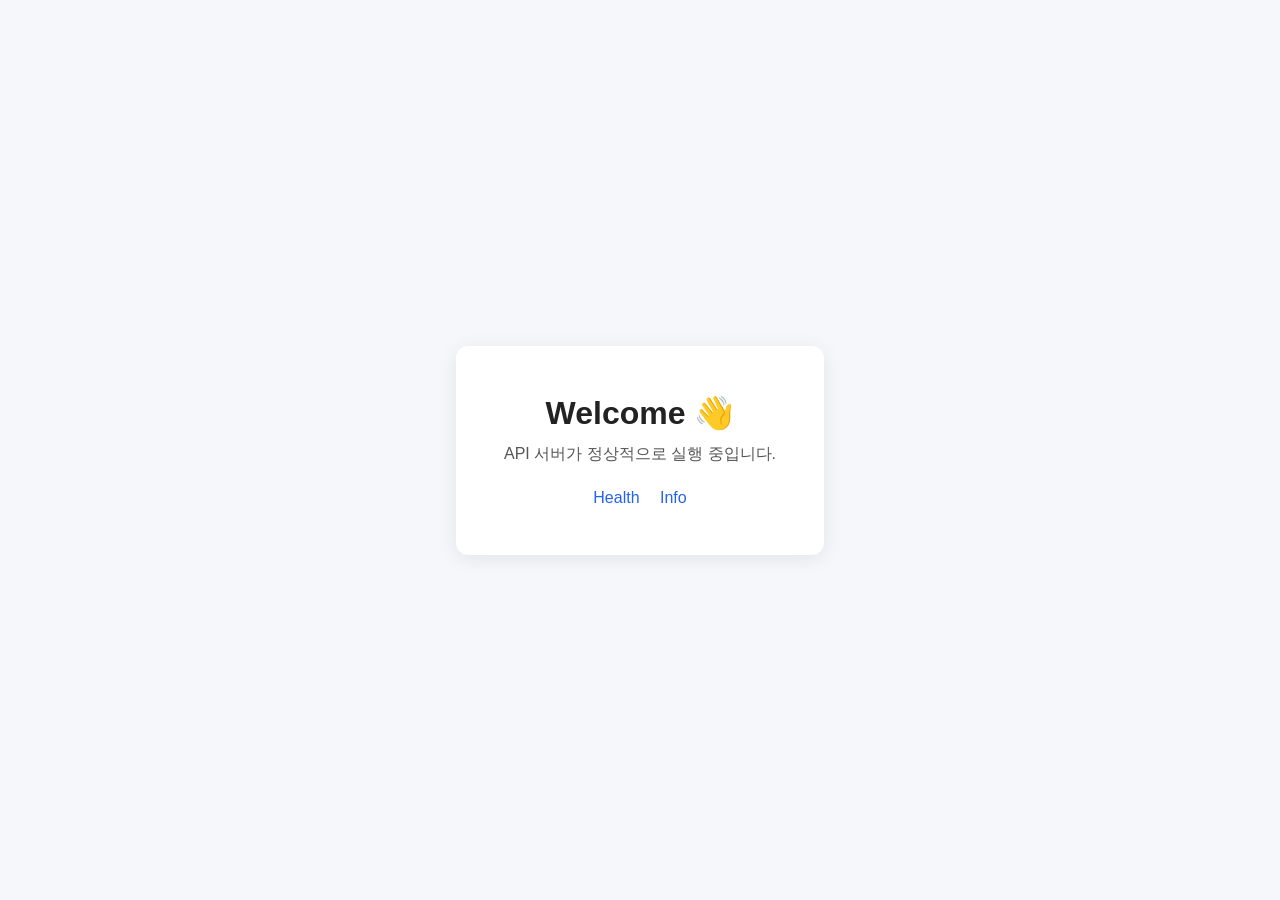
==== api/src/main/resources/static/index.html @ 57161ea9 "welcome" ====
<!DOCTYPE html>
<html lang="ko">
<head>
    <meta charset="UTF-8">
    <meta name="viewport" content="width=device-width, initial-scale=1">
    <title>Welcome - API</title>
    <style>
        body {
            margin: 0;
            min-height: 100vh;
            display: flex;
            align-items: center;
            justify-content: center;
            font-family: -apple-system, BlinkMacSystemFont, "Segoe UI", sans-serif;
            background: #f5f7fa;
            color: #222;
        }
        main {
            text-align: center;
            padding: 48px;
            background: #fff;
            border-radius: 12px;
            box-shadow: 0 4px 20px rgba(0, 0, 0, .08);
        }
        h1 { margin: 0 0 12px; }
        p { margin: 0 0 24px; color: #555; }
        a { color: #2563eb; text-decoration: none; margin: 0 8px; }
        a:hover { text-decoration: underline; }
    </style>
</head>
<body>
<main>
    <h1>Welcome 👋</h1>
    <p>API 서버가 정상적으로 실행 중입니다.</p>
    <nav>
        <a href="/actuator/health">Health</a>
        <a href="/actuator/info">Info</a>
    </nav>
</main>
</body>
</html>
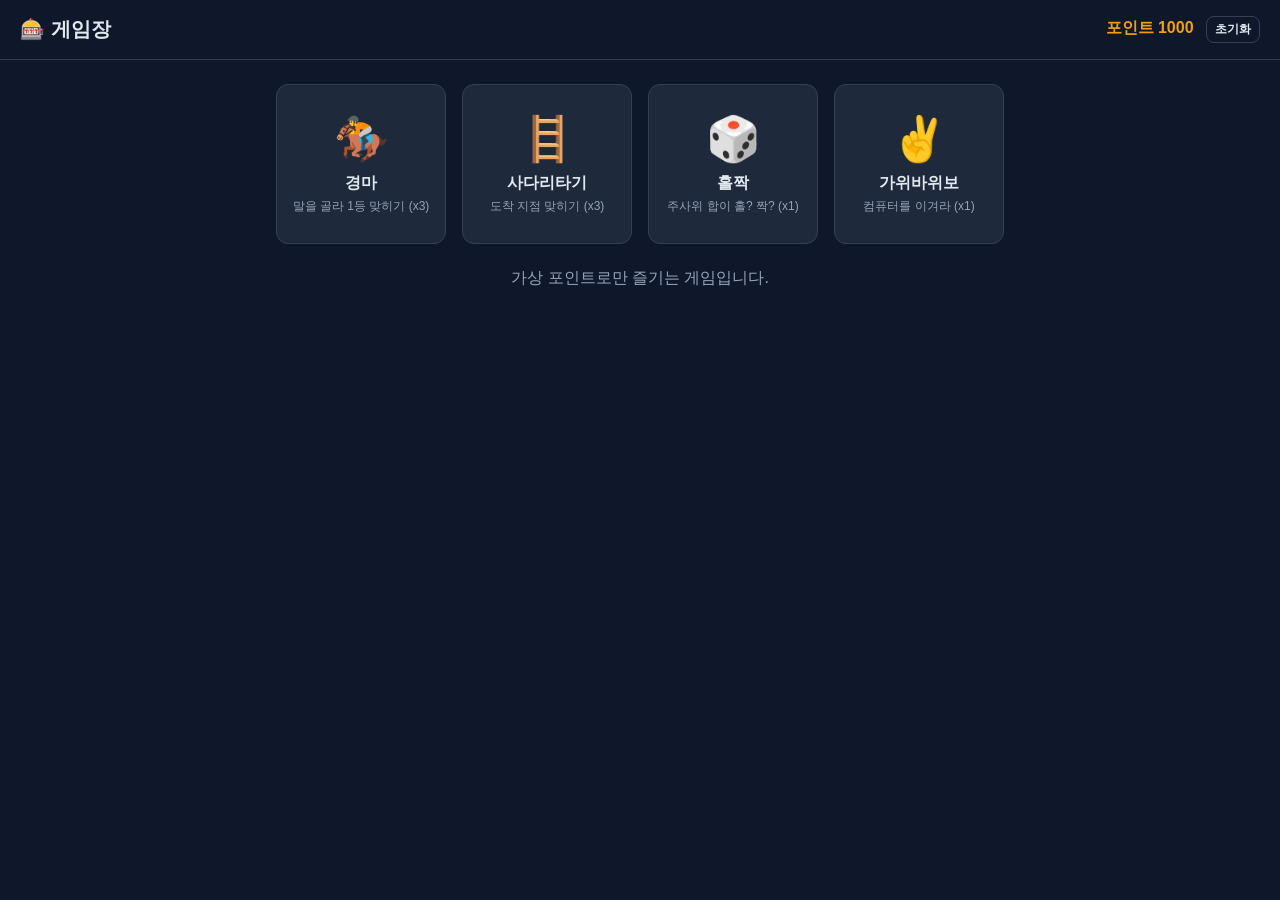
==== commit c2ed8159: "Turn root page into game lobby Horse racing, ladder, odd/even and rock-paper-scissors with virtual p" ====
--- a/api/src/main/resources/static/index.html
+++ b/api/src/main/resources/static/index.html
@@ -3,39 +3,301 @@
 <head>
     <meta charset="UTF-8">
     <meta name="viewport" content="width=device-width, initial-scale=1">
-    <title>Welcome - API</title>
+    <title>게임장</title>
     <style>
+        :root {
+            --bg: #0f172a; --card: #1e293b; --line: #334155;
+            --text: #e2e8f0; --muted: #94a3b8; --accent: #f59e0b; --ok: #22c55e; --bad: #ef4444;
+        }
+        * { box-sizing: border-box; }
         body {
-            margin: 0;
-            min-height: 100vh;
-            display: flex;
-            align-items: center;
-            justify-content: center;
+            margin: 0; min-height: 100vh;
             font-family: -apple-system, BlinkMacSystemFont, "Segoe UI", sans-serif;
-            background: #f5f7fa;
-            color: #222;
-        }
-        main {
-            text-align: center;
-            padding: 48px;
-            background: #fff;
-            border-radius: 12px;
-            box-shadow: 0 4px 20px rgba(0, 0, 0, .08);
-        }
-        h1 { margin: 0 0 12px; }
-        p { margin: 0 0 24px; color: #555; }
-        a { color: #2563eb; text-decoration: none; margin: 0 8px; }
-        a:hover { text-decoration: underline; }
+            background: var(--bg); color: var(--text);
+        }
+        header {
+            display: flex; justify-content: space-between; align-items: center;
+            padding: 16px 20px; border-bottom: 1px solid var(--line);
+        }
+        header h1 { margin: 0; font-size: 20px; cursor: pointer; }
+        .points { font-weight: 700; color: var(--accent); }
+        .points button { margin-left: 8px; font-size: 12px; padding: 4px 8px; }
+        main { max-width: 760px; margin: 0 auto; padding: 24px 16px; }
+        .grid { display: grid; grid-template-columns: repeat(auto-fit, minmax(160px, 1fr)); gap: 16px; }
+        .tile {
+            background: var(--card); border: 1px solid var(--line); border-radius: 12px;
+            padding: 28px 12px; text-align: center; cursor: pointer; transition: transform .1s, border-color .1s;
+        }
+        .tile:hover { transform: translateY(-3px); border-color: var(--accent); }
+        .tile .icon { font-size: 44px; }
+        .tile .name { margin-top: 8px; font-weight: 700; }
+        .tile .desc { margin-top: 4px; font-size: 12px; color: var(--muted); }
+        .panel { background: var(--card); border: 1px solid var(--line); border-radius: 12px; padding: 20px; }
+        .panel h2 { margin: 0 0 16px; }
+        button {
+            background: var(--accent); color: #111; border: 0; border-radius: 8px;
+            padding: 10px 16px; font-weight: 700; cursor: pointer; font-size: 14px;
+        }
+        button:disabled { opacity: .4; cursor: default; }
+        button.ghost { background: transparent; color: var(--text); border: 1px solid var(--line); }
+        button.sel { outline: 3px solid var(--ok); }
+        .row { display: flex; gap: 8px; flex-wrap: wrap; align-items: center; margin: 12px 0; }
+        input[type=number] {
+            width: 90px; padding: 8px; border-radius: 8px; border: 1px solid var(--line);
+            background: var(--bg); color: var(--text);
+        }
+        .result { margin-top: 14px; min-height: 24px; font-weight: 700; font-size: 16px; }
+        .win { color: var(--ok); } .lose { color: var(--bad); }
+        .back { margin-bottom: 12px; }
+        /* 경마 */
+        .track { position: relative; height: 34px; border-bottom: 1px dashed var(--line); margin: 6px 0; }
+        .horse { position: absolute; left: 0; top: 2px; font-size: 26px; transition: left .12s linear; transform: scaleX(-1); }
+        .track .lane { position: absolute; right: 0; top: 8px; font-size: 12px; color: var(--muted); }
+        .finish { position: absolute; right: 36px; top: 0; bottom: 0; border-right: 3px double var(--muted); }
+        /* 사다리 */
+        #ladder { display: block; margin: 0 auto; max-width: 100%; background: var(--bg); border-radius: 8px; }
+        /* 홀짝 / 가위바위보 */
+        .big { font-size: 64px; text-align: center; margin: 16px 0; }
     </style>
 </head>
 <body>
-<main>
-    <h1>Welcome 👋</h1>
-    <p>API 서버가 정상적으로 실행 중입니다.</p>
-    <nav>
-        <a href="/actuator/health">Health</a>
-        <a href="/actuator/info">Info</a>
-    </nav>
-</main>
+<header>
+    <h1 id="home">🎰 게임장</h1>
+    <div class="points">포인트 <span id="pts">1000</span>
+        <button class="ghost" id="reset">초기화</button>
+    </div>
+</header>
+<main id="app"></main>
+
+<script>
+    // ---- 공통 ----
+    const app = document.getElementById('app');
+    const START = 1000;
+    let points = Number(localStorage.getItem('points') || START);
+    if (!(points > 0)) points = START;
+
+    const $ = (s, r = document) => r.querySelector(s);
+    const sleep = ms => new Promise(r => setTimeout(r, ms));
+    const rnd = n => Math.floor(Math.random() * n);
+
+    function setPoints(v) {
+        points = v;
+        localStorage.setItem('points', v);
+        $('#pts').textContent = v;
+    }
+    setPoints(points);
+    $('#reset').onclick = () => setPoints(START);
+    $('#home').onclick = () => show('lobby');
+
+    // 베팅 UI: 금액 입력 + 검증. 유효하면 금액, 아니면 null
+    const betHtml = `<label>베팅 <input type="number" id="bet" min="10" step="10" value="100"> P</label>`;
+    function getBet(resultEl) {
+        const b = Number($('#bet').value);
+        if (!Number.isInteger(b) || b < 10) { resultEl.textContent = '베팅은 10P 이상 정수로 입력하세요.'; resultEl.className = 'result lose'; return null; }
+        if (b > points) { resultEl.textContent = '포인트가 부족합니다.'; resultEl.className = 'result lose'; return null; }
+        return b;
+    }
+    function settle(resultEl, win, bet, msg) {
+        setPoints(points + (win ? bet : -bet));
+        resultEl.className = 'result ' + (win ? 'win' : 'lose');
+        resultEl.textContent = `${msg} ${win ? '+' : '-'}${bet}P`;
+    }
+
+    const games = {
+        horse:  { icon: '🏇', name: '경마',       desc: '말을 골라 1등 맞히기 (x3)' },
+        ladder: { icon: '🪜', name: '사다리타기', desc: '도착 지점 맞히기 (x3)' },
+        oddeven:{ icon: '🎲', name: '홀짝',       desc: '주사위 합이 홀? 짝? (x1)' },
+        rps:    { icon: '✌️', name: '가위바위보', desc: '컴퓨터를 이겨라 (x1)' },
+    };
+
+    function show(name) {
+        app.innerHTML = '';
+        (name === 'lobby' ? lobby : views[name])();
+    }
+
+    function lobby() {
+        app.innerHTML = `<div class="grid">${Object.entries(games).map(([k, g]) => `
+            <div class="tile" data-g="${k}">
+                <div class="icon">${g.icon}</div><div class="name">${g.name}</div><div class="desc">${g.desc}</div>
+            </div>`).join('')}</div>
+            <p style="color:var(--muted);text-align:center;margin-top:24px">가상 포인트로만 즐기는 게임입니다.</p>`;
+        app.querySelectorAll('.tile').forEach(t => t.onclick = () => show(t.dataset.g));
+    }
+
+    function panel(name, body) {
+        const g = games[name];
+        app.innerHTML = `<button class="ghost back" id="toLobby">← 게임장</button>
+            <div class="panel"><h2>${g.icon} ${g.name}</h2>${body}</div>`;
+        $('#toLobby').onclick = () => show('lobby');
+    }
+
+    const views = {
+        // ---- 경마 ----
+        async horse() {
+            const N = 5;
+            panel('horse', `
+                <div class="row" id="picks">${Array.from({length: N}, (_, i) =>
+                    `<button class="ghost" data-i="${i}">${i + 1}번 말</button>`).join('')}</div>
+                <div class="row">${betHtml}<button id="go" disabled>출발!</button></div>
+                <div id="tracks">${Array.from({length: N}, (_, i) =>
+                    `<div class="track"><span class="horse">🐎</span><span class="lane">${i + 1}</span><span class="finish"></span></div>`).join('')}</div>
+                <div class="result" id="res">말을 선택하고 베팅하세요.</div>`);
+            let pick = null, running = false;
+            const res = $('#res'), go = $('#go');
+            $('#picks').onclick = e => {
+                const b = e.target.closest('button'); if (!b || running) return;
+                pick = Number(b.dataset.i);
+                document.querySelectorAll('#picks button').forEach(x => x.classList.toggle('sel', x === b));
+                go.disabled = false;
+            };
+            go.onclick = async () => {
+                const bet = getBet(res); if (bet === null) return;
+                running = true; go.disabled = true;
+                const horses = document.querySelectorAll('.horse');
+                const width = $('#tracks').clientWidth - 70;
+                const pos = Array(N).fill(0);
+                let winner = -1;
+                while (winner < 0) {
+                    for (let i = 0; i < N; i++) {
+                        pos[i] += Math.random() * 14;
+                        horses[i].style.left = Math.min(pos[i], width) + 'px';
+                        if (pos[i] >= width && winner < 0) winner = i;
+                    }
+                    await sleep(100);
+                }
+                // 동시 도착 시 가장 앞선 말
+                winner = pos.indexOf(Math.max(...pos));
+                const win = winner === pick;
+                settle(res, win, win ? bet * 2 : bet, `${winner + 1}번 말 우승!`);
+                running = false; go.disabled = false;
+                horses.forEach(h => h.style.left = '0px');
+            };
+        },
+
+        // ---- 사다리타기 ----
+        ladder() {
+            const N = 4, ROWS = 10, W = 440, H = 300, PAD = 40;
+            panel('ladder', `
+                <div class="row" id="picks">${Array.from({length: N}, (_, i) =>
+                    `<button class="ghost" data-i="${i}">${i + 1}번 출발</button>`).join('')}
+                    <span style="color:var(--muted)">→ 당첨 지점은 숨겨져 있습니다</span></div>
+                <div class="row">${betHtml}<button id="go" disabled>타기!</button></div>
+                <canvas id="ladder" width="${W}" height="${H}"></canvas>
+                <div class="result" id="res">출발점을 선택하세요.</div>`);
+            const cv = $('#ladder'), ctx = cv.getContext('2d');
+            const res = $('#res'), go = $('#go');
+            const colX = i => PAD + i * ((W - PAD * 2) / (N - 1));
+            const rowY = r => 30 + r * ((H - 70) / (ROWS - 1));
+            let pick = null;
+
+            function makeBridges() {
+                const br = [];
+                for (let r = 0; r < ROWS; r++) {
+                    const used = new Set();
+                    for (let c = 0; c < N - 1; c++)
+                        if (!used.has(c - 1) && Math.random() < 0.45) { br.push([r, c]); used.add(c); }
+                }
+                return br;
+            }
+            function draw(br, path, labels) {
+                ctx.clearRect(0, 0, W, H);
+                ctx.lineWidth = 3; ctx.strokeStyle = '#475569';
+                for (let i = 0; i < N; i++) { ctx.beginPath(); ctx.moveTo(colX(i), 30); ctx.lineTo(colX(i), H - 40); ctx.stroke(); }
+                br.forEach(([r, c]) => { ctx.beginPath(); ctx.moveTo(colX(c), rowY(r)); ctx.lineTo(colX(c + 1), rowY(r)); ctx.stroke(); });
+                ctx.fillStyle = '#e2e8f0'; ctx.font = '14px sans-serif'; ctx.textAlign = 'center';
+                for (let i = 0; i < N; i++) {
+                    ctx.fillText(i + 1, colX(i), 18);
+                    if (labels) ctx.fillText(labels[i], colX(i), H - 18);
+                }
+                if (path) {
+                    ctx.strokeStyle = '#f59e0b'; ctx.lineWidth = 5; ctx.beginPath();
+                    path.forEach(([x, y], i) => i ? ctx.lineTo(x, y) : ctx.moveTo(x, y)); ctx.stroke();
+                }
+            }
+            draw([], null, null);
+            $('#picks').onclick = e => {
+                const b = e.target.closest('button'); if (!b) return;
+                pick = Number(b.dataset.i);
+                document.querySelectorAll('#picks button').forEach(x => x.classList.toggle('sel', x === b));
+                go.disabled = false;
+            };
+            go.onclick = async () => {
+                const bet = getBet(res); if (bet === null) return;
+                go.disabled = true;
+                const br = makeBridges();
+                const prize = rnd(N); // 당첨 지점
+                const labels = Array.from({length: N}, (_, i) => i === prize ? '🎯' : '꽝');
+                let c = pick;
+                const path = [[colX(c), 30]];
+                for (let r = 0; r < ROWS; r++) {
+                    const y = rowY(r);
+                    const right = br.some(([rr, cc]) => rr === r && cc === c);
+                    const left = br.some(([rr, cc]) => rr === r && cc === c - 1);
+                    path.push([colX(c), y]);
+                    if (right) { c++; path.push([colX(c), y]); }
+                    else if (left) { c--; path.push([colX(c), y]); }
+                    draw(br, path, null);
+                    await sleep(160);
+                }
+                path.push([colX(c), H - 40]);
+                draw(br, path, labels);
+                const win = c === prize;
+                settle(res, win, win ? bet * 2 : bet, win ? '당첨! 🎯' : '꽝!');
+                go.disabled = false;
+            };
+        },
+
+        // ---- 홀짝 ----
+        oddeven() {
+            panel('oddeven', `
+                <div class="big" id="dice">🎲 🎲</div>
+                <div class="row" style="justify-content:center">
+                    <button class="ghost" data-c="odd">홀</button>
+                    <button class="ghost" data-c="even">짝</button>
+                </div>
+                <div class="row" style="justify-content:center">${betHtml}</div>
+                <div class="result" id="res" style="text-align:center">홀 또는 짝을 선택하면 바로 굴립니다.</div>`);
+            const res = $('#res'), dice = $('#dice');
+            const faces = ['', '⚀', '⚁', '⚂', '⚃', '⚄', '⚅'];
+            document.querySelectorAll('[data-c]').forEach(b => b.onclick = async () => {
+                const bet = getBet(res); if (bet === null) return;
+                document.querySelectorAll('[data-c]').forEach(x => x.disabled = true);
+                for (let i = 0; i < 8; i++) { dice.textContent = `${faces[1 + rnd(6)]} ${faces[1 + rnd(6)]}`; await sleep(90); }
+                const a = 1 + rnd(6), c = 1 + rnd(6), sum = a + c;
+                dice.textContent = `${faces[a]} ${faces[c]}`;
+                const result = sum % 2 ? 'odd' : 'even';
+                settle(res, result === b.dataset.c, bet, `합 ${sum} → ${sum % 2 ? '홀' : '짝'}.`);
+                document.querySelectorAll('[data-c]').forEach(x => x.disabled = false);
+            });
+        },
+
+        // ---- 가위바위보 ----
+        rps() {
+            const hands = ['✌️', '✊', '🖐️']; // 0 가위, 1 바위, 2 보
+            const names = ['가위', '바위', '보'];
+            panel('rps', `
+                <div class="big" id="vs">❓ vs ❓</div>
+                <div class="row" style="justify-content:center">${hands.map((h, i) =>
+                    `<button class="ghost" data-h="${i}">${h} ${names[i]}</button>`).join('')}</div>
+                <div class="row" style="justify-content:center">${betHtml}</div>
+                <div class="result" id="res" style="text-align:center">무승부는 포인트 변동이 없습니다.</div>`);
+            const res = $('#res');
+            document.querySelectorAll('[data-h]').forEach(b => b.onclick = async () => {
+                const bet = getBet(res); if (bet === null) return;
+                document.querySelectorAll('[data-h]').forEach(x => x.disabled = true);
+                const me = Number(b.dataset.h);
+                for (let i = 0; i < 6; i++) { $('#vs').textContent = `${hands[me]} vs ${hands[rnd(3)]}`; await sleep(100); }
+                const cpu = rnd(3);
+                $('#vs').textContent = `${hands[me]} vs ${hands[cpu]}`;
+                const diff = (me - cpu + 3) % 3; // 0 무, 1 승, 2 패
+                if (diff === 0) { res.className = 'result'; res.textContent = '비겼습니다.'; }
+                else settle(res, diff === 1, bet, diff === 1 ? '이겼습니다!' : '졌습니다.');
+                document.querySelectorAll('[data-h]').forEach(x => x.disabled = false);
+            });
+        },
+    };
+
+    show('lobby');
+</script>
 </body>
 </html>
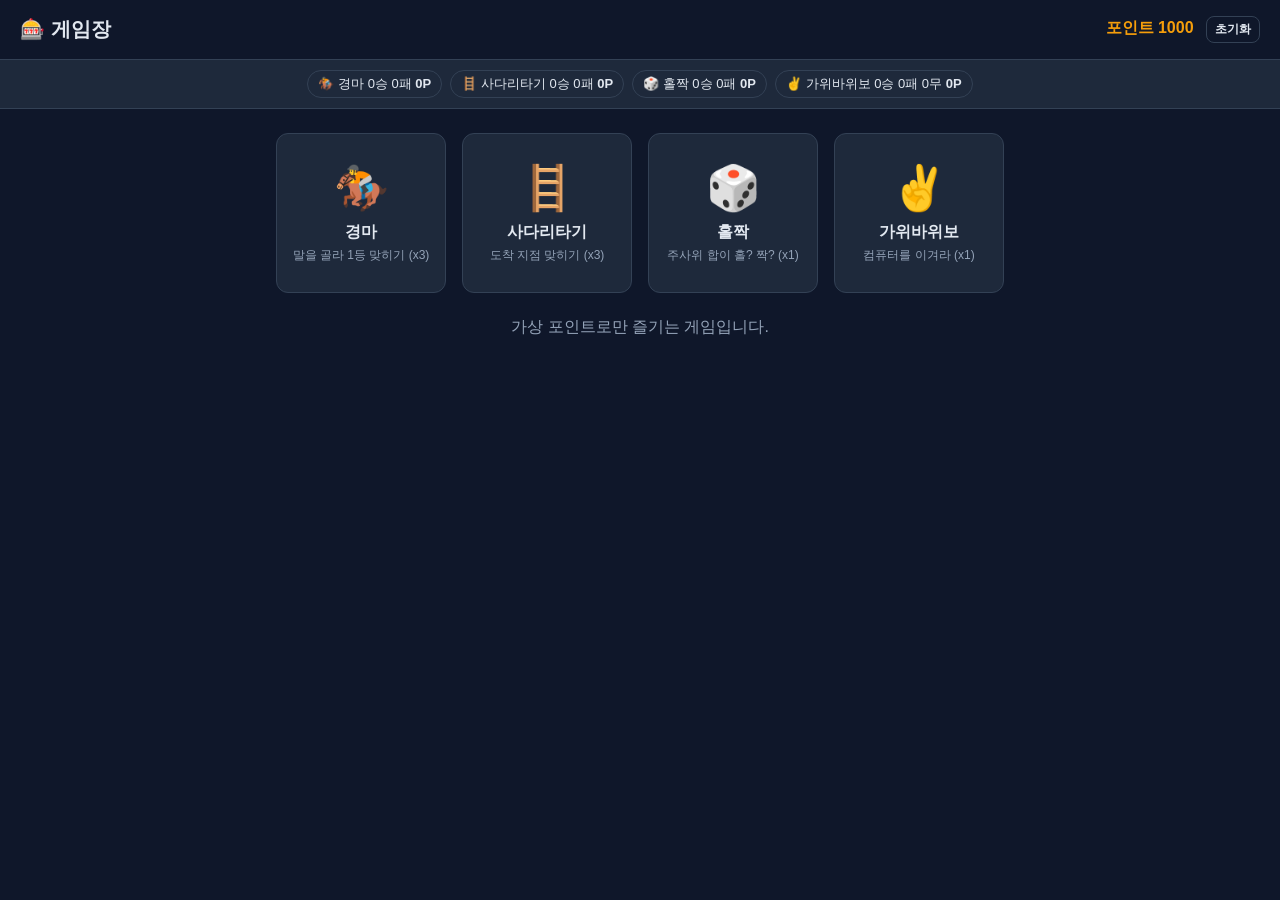
==== commit 9a2c244e: "Show cumulative per-game scoreboard at top Co-Authored-By: Claude Sonnet 5.5 <noreply@anthropic.com>" ====
--- a/api/src/main/resources/static/index.html
+++ b/api/src/main/resources/static/index.html
@@ -22,6 +22,14 @@
         header h1 { margin: 0; font-size: 20px; cursor: pointer; }
         .points { font-weight: 700; color: var(--accent); }
         .points button { margin-left: 8px; font-size: 12px; padding: 4px 8px; }
+        .score {
+            display: flex; gap: 8px; flex-wrap: wrap; justify-content: center;
+            padding: 10px 16px; border-bottom: 1px solid var(--line); background: var(--card);
+            position: sticky; top: 0; z-index: 10;
+        }
+        .score .item { font-size: 13px; padding: 4px 10px; border: 1px solid var(--line); border-radius: 999px; white-space: nowrap; }
+        .score .item.cur { border-color: var(--accent); }
+        .score .net { font-weight: 700; }
         main { max-width: 760px; margin: 0 auto; padding: 24px 16px; }
         .grid { display: grid; grid-template-columns: repeat(auto-fit, minmax(160px, 1fr)); gap: 16px; }
         .tile {
@@ -67,6 +75,7 @@
         <button class="ghost" id="reset">초기화</button>
     </div>
 </header>
+<section class="score" id="score"></section>
 <main id="app"></main>
 
 <script>
@@ -86,7 +95,28 @@
         $('#pts').textContent = v;
     }
     setPoints(points);
-    $('#reset').onclick = () => setPoints(START);
+
+    // 게임별 누적 전적: { horse: {w, l, d, net}, ... }
+    let stats = {};
+    try { stats = JSON.parse(localStorage.getItem('stats') || '{}'); } catch (e) { stats = {}; }
+    let current = null;
+    function record(game, outcome, delta) {
+        const s = stats[game] || (stats[game] = {w: 0, l: 0, d: 0, net: 0});
+        s[outcome]++;
+        s.net += delta;
+        localStorage.setItem('stats', JSON.stringify(stats));
+        renderScore();
+    }
+    function renderScore() {
+        $('#score').innerHTML = Object.entries(games).map(([k, g]) => {
+            const s = stats[k] || {w: 0, l: 0, d: 0, net: 0};
+            const cls = s.net > 0 ? 'win' : s.net < 0 ? 'lose' : '';
+            return `<span class="item ${k === current ? 'cur' : ''}">${g.icon} ${g.name} ` +
+                `${s.w}승 ${s.l}패${k === 'rps' ? ` ${s.d}무` : ''} ` +
+                `<span class="net ${cls}">${s.net > 0 ? '+' : ''}${s.net}P</span></span>`;
+        }).join('');
+    }
+    $('#reset').onclick = () => { setPoints(START); stats = {}; localStorage.removeItem('stats'); renderScore(); };
     $('#home').onclick = () => show('lobby');
 
     // 베팅 UI: 금액 입력 + 검증. 유효하면 금액, 아니면 null
@@ -99,6 +129,7 @@
     }
     function settle(resultEl, win, bet, msg) {
         setPoints(points + (win ? bet : -bet));
+        record(current, win ? 'w' : 'l', win ? bet : -bet);
         resultEl.className = 'result ' + (win ? 'win' : 'lose');
         resultEl.textContent = `${msg} ${win ? '+' : '-'}${bet}P`;
     }
@@ -111,6 +142,8 @@
     };
 
     function show(name) {
+        current = name === 'lobby' ? null : name;
+        renderScore();
         app.innerHTML = '';
         (name === 'lobby' ? lobby : views[name])();
     }
@@ -290,7 +323,7 @@
                 const cpu = rnd(3);
                 $('#vs').textContent = `${hands[me]} vs ${hands[cpu]}`;
                 const diff = (me - cpu + 3) % 3; // 0 무, 1 승, 2 패
-                if (diff === 0) { res.className = 'result'; res.textContent = '비겼습니다.'; }
+                if (diff === 0) { res.className = 'result'; res.textContent = '비겼습니다.'; record('rps', 'd', 0); }
                 else settle(res, diff === 1, bet, diff === 1 ? '이겼습니다!' : '졌습니다.');
                 document.querySelectorAll('[data-h]').forEach(x => x.disabled = false);
             });
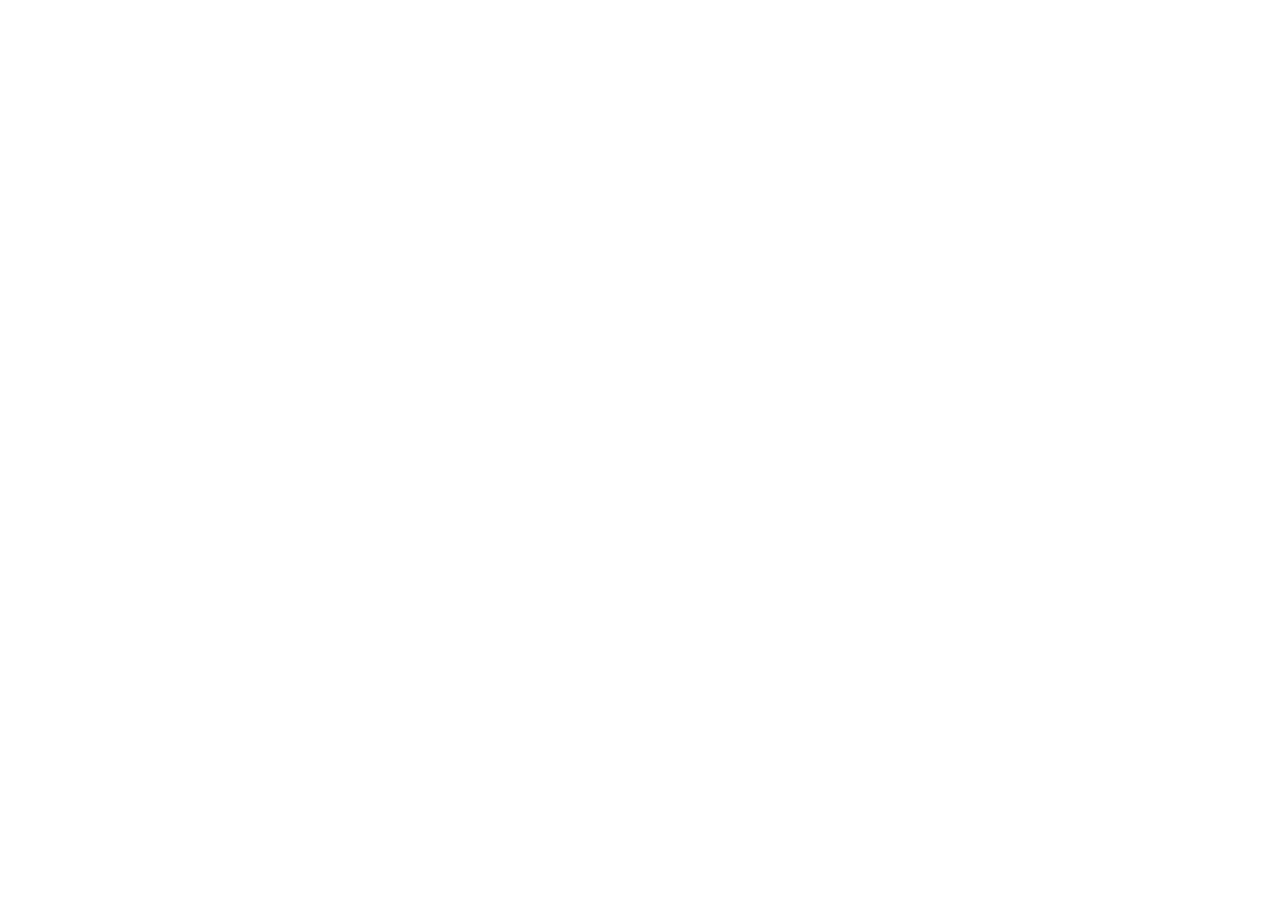
==== commit c06aacfe: "Split games into endpoints, separate JS/CSS, add 5AMSUNG branding Co-Authored-By: Claude Sonnet 5.5 " ====
--- a/api/src/main/resources/static/index.html
+++ b/api/src/main/resources/static/index.html
@@ -3,334 +3,11 @@
 <head>
     <meta charset="UTF-8">
     <meta name="viewport" content="width=device-width, initial-scale=1">
-    <title>게임장</title>
-    <style>
-        :root {
-            --bg: #0f172a; --card: #1e293b; --line: #334155;
-            --text: #e2e8f0; --muted: #94a3b8; --accent: #f59e0b; --ok: #22c55e; --bad: #ef4444;
-        }
-        * { box-sizing: border-box; }
-        body {
-            margin: 0; min-height: 100vh;
-            font-family: -apple-system, BlinkMacSystemFont, "Segoe UI", sans-serif;
-            background: var(--bg); color: var(--text);
-        }
-        header {
-            display: flex; justify-content: space-between; align-items: center;
-            padding: 16px 20px; border-bottom: 1px solid var(--line);
-        }
-        header h1 { margin: 0; font-size: 20px; cursor: pointer; }
-        .points { font-weight: 700; color: var(--accent); }
-        .points button { margin-left: 8px; font-size: 12px; padding: 4px 8px; }
-        .score {
-            display: flex; gap: 8px; flex-wrap: wrap; justify-content: center;
-            padding: 10px 16px; border-bottom: 1px solid var(--line); background: var(--card);
-            position: sticky; top: 0; z-index: 10;
-        }
-        .score .item { font-size: 13px; padding: 4px 10px; border: 1px solid var(--line); border-radius: 999px; white-space: nowrap; }
-        .score .item.cur { border-color: var(--accent); }
-        .score .net { font-weight: 700; }
-        main { max-width: 760px; margin: 0 auto; padding: 24px 16px; }
-        .grid { display: grid; grid-template-columns: repeat(auto-fit, minmax(160px, 1fr)); gap: 16px; }
-        .tile {
-            background: var(--card); border: 1px solid var(--line); border-radius: 12px;
-            padding: 28px 12px; text-align: center; cursor: pointer; transition: transform .1s, border-color .1s;
-        }
-        .tile:hover { transform: translateY(-3px); border-color: var(--accent); }
-        .tile .icon { font-size: 44px; }
-        .tile .name { margin-top: 8px; font-weight: 700; }
-        .tile .desc { margin-top: 4px; font-size: 12px; color: var(--muted); }
-        .panel { background: var(--card); border: 1px solid var(--line); border-radius: 12px; padding: 20px; }
-        .panel h2 { margin: 0 0 16px; }
-        button {
-            background: var(--accent); color: #111; border: 0; border-radius: 8px;
-            padding: 10px 16px; font-weight: 700; cursor: pointer; font-size: 14px;
-        }
-        button:disabled { opacity: .4; cursor: default; }
-        button.ghost { background: transparent; color: var(--text); border: 1px solid var(--line); }
-        button.sel { outline: 3px solid var(--ok); }
-        .row { display: flex; gap: 8px; flex-wrap: wrap; align-items: center; margin: 12px 0; }
-        input[type=number] {
-            width: 90px; padding: 8px; border-radius: 8px; border: 1px solid var(--line);
-            background: var(--bg); color: var(--text);
-        }
-        .result { margin-top: 14px; min-height: 24px; font-weight: 700; font-size: 16px; }
-        .win { color: var(--ok); } .lose { color: var(--bad); }
-        .back { margin-bottom: 12px; }
-        /* 경마 */
-        .track { position: relative; height: 34px; border-bottom: 1px dashed var(--line); margin: 6px 0; }
-        .horse { position: absolute; left: 0; top: 2px; font-size: 26px; transition: left .12s linear; transform: scaleX(-1); }
-        .track .lane { position: absolute; right: 0; top: 8px; font-size: 12px; color: var(--muted); }
-        .finish { position: absolute; right: 36px; top: 0; bottom: 0; border-right: 3px double var(--muted); }
-        /* 사다리 */
-        #ladder { display: block; margin: 0 auto; max-width: 100%; background: var(--bg); border-radius: 8px; }
-        /* 홀짝 / 가위바위보 */
-        .big { font-size: 64px; text-align: center; margin: 16px 0; }
-    </style>
+    <title>5AMSUNG</title>
+    <link rel="stylesheet" href="/css/style.css">
 </head>
 <body>
-<header>
-    <h1 id="home">🎰 게임장</h1>
-    <div class="points">포인트 <span id="pts">1000</span>
-        <button class="ghost" id="reset">초기화</button>
-    </div>
-</header>
-<section class="score" id="score"></section>
-<main id="app"></main>
-
-<script>
-    // ---- 공통 ----
-    const app = document.getElementById('app');
-    const START = 1000;
-    let points = Number(localStorage.getItem('points') || START);
-    if (!(points > 0)) points = START;
-
-    const $ = (s, r = document) => r.querySelector(s);
-    const sleep = ms => new Promise(r => setTimeout(r, ms));
-    const rnd = n => Math.floor(Math.random() * n);
-
-    function setPoints(v) {
-        points = v;
-        localStorage.setItem('points', v);
-        $('#pts').textContent = v;
-    }
-    setPoints(points);
-
-    // 게임별 누적 전적: { horse: {w, l, d, net}, ... }
-    let stats = {};
-    try { stats = JSON.parse(localStorage.getItem('stats') || '{}'); } catch (e) { stats = {}; }
-    let current = null;
-    function record(game, outcome, delta) {
-        const s = stats[game] || (stats[game] = {w: 0, l: 0, d: 0, net: 0});
-        s[outcome]++;
-        s.net += delta;
-        localStorage.setItem('stats', JSON.stringify(stats));
-        renderScore();
-    }
-    function renderScore() {
-        $('#score').innerHTML = Object.entries(games).map(([k, g]) => {
-            const s = stats[k] || {w: 0, l: 0, d: 0, net: 0};
-            const cls = s.net > 0 ? 'win' : s.net < 0 ? 'lose' : '';
-            return `<span class="item ${k === current ? 'cur' : ''}">${g.icon} ${g.name} ` +
-                `${s.w}승 ${s.l}패${k === 'rps' ? ` ${s.d}무` : ''} ` +
-                `<span class="net ${cls}">${s.net > 0 ? '+' : ''}${s.net}P</span></span>`;
-        }).join('');
-    }
-    $('#reset').onclick = () => { setPoints(START); stats = {}; localStorage.removeItem('stats'); renderScore(); };
-    $('#home').onclick = () => show('lobby');
-
-    // 베팅 UI: 금액 입력 + 검증. 유효하면 금액, 아니면 null
-    const betHtml = `<label>베팅 <input type="number" id="bet" min="10" step="10" value="100"> P</label>`;
-    function getBet(resultEl) {
-        const b = Number($('#bet').value);
-        if (!Number.isInteger(b) || b < 10) { resultEl.textContent = '베팅은 10P 이상 정수로 입력하세요.'; resultEl.className = 'result lose'; return null; }
-        if (b > points) { resultEl.textContent = '포인트가 부족합니다.'; resultEl.className = 'result lose'; return null; }
-        return b;
-    }
-    function settle(resultEl, win, bet, msg) {
-        setPoints(points + (win ? bet : -bet));
-        record(current, win ? 'w' : 'l', win ? bet : -bet);
-        resultEl.className = 'result ' + (win ? 'win' : 'lose');
-        resultEl.textContent = `${msg} ${win ? '+' : '-'}${bet}P`;
-    }
-
-    const games = {
-        horse:  { icon: '🏇', name: '경마',       desc: '말을 골라 1등 맞히기 (x3)' },
-        ladder: { icon: '🪜', name: '사다리타기', desc: '도착 지점 맞히기 (x3)' },
-        oddeven:{ icon: '🎲', name: '홀짝',       desc: '주사위 합이 홀? 짝? (x1)' },
-        rps:    { icon: '✌️', name: '가위바위보', desc: '컴퓨터를 이겨라 (x1)' },
-    };
-
-    function show(name) {
-        current = name === 'lobby' ? null : name;
-        renderScore();
-        app.innerHTML = '';
-        (name === 'lobby' ? lobby : views[name])();
-    }
-
-    function lobby() {
-        app.innerHTML = `<div class="grid">${Object.entries(games).map(([k, g]) => `
-            <div class="tile" data-g="${k}">
-                <div class="icon">${g.icon}</div><div class="name">${g.name}</div><div class="desc">${g.desc}</div>
-            </div>`).join('')}</div>
-            <p style="color:var(--muted);text-align:center;margin-top:24px">가상 포인트로만 즐기는 게임입니다.</p>`;
-        app.querySelectorAll('.tile').forEach(t => t.onclick = () => show(t.dataset.g));
-    }
-
-    function panel(name, body) {
-        const g = games[name];
-        app.innerHTML = `<button class="ghost back" id="toLobby">← 게임장</button>
-            <div class="panel"><h2>${g.icon} ${g.name}</h2>${body}</div>`;
-        $('#toLobby').onclick = () => show('lobby');
-    }
-
-    const views = {
-        // ---- 경마 ----
-        async horse() {
-            const N = 5;
-            panel('horse', `
-                <div class="row" id="picks">${Array.from({length: N}, (_, i) =>
-                    `<button class="ghost" data-i="${i}">${i + 1}번 말</button>`).join('')}</div>
-                <div class="row">${betHtml}<button id="go" disabled>출발!</button></div>
-                <div id="tracks">${Array.from({length: N}, (_, i) =>
-                    `<div class="track"><span class="horse">🐎</span><span class="lane">${i + 1}</span><span class="finish"></span></div>`).join('')}</div>
-                <div class="result" id="res">말을 선택하고 베팅하세요.</div>`);
-            let pick = null, running = false;
-            const res = $('#res'), go = $('#go');
-            $('#picks').onclick = e => {
-                const b = e.target.closest('button'); if (!b || running) return;
-                pick = Number(b.dataset.i);
-                document.querySelectorAll('#picks button').forEach(x => x.classList.toggle('sel', x === b));
-                go.disabled = false;
-            };
-            go.onclick = async () => {
-                const bet = getBet(res); if (bet === null) return;
-                running = true; go.disabled = true;
-                const horses = document.querySelectorAll('.horse');
-                const width = $('#tracks').clientWidth - 70;
-                const pos = Array(N).fill(0);
-                let winner = -1;
-                while (winner < 0) {
-                    for (let i = 0; i < N; i++) {
-                        pos[i] += Math.random() * 14;
-                        horses[i].style.left = Math.min(pos[i], width) + 'px';
-                        if (pos[i] >= width && winner < 0) winner = i;
-                    }
-                    await sleep(100);
-                }
-                // 동시 도착 시 가장 앞선 말
-                winner = pos.indexOf(Math.max(...pos));
-                const win = winner === pick;
-                settle(res, win, win ? bet * 2 : bet, `${winner + 1}번 말 우승!`);
-                running = false; go.disabled = false;
-                horses.forEach(h => h.style.left = '0px');
-            };
-        },
-
-        // ---- 사다리타기 ----
-        ladder() {
-            const N = 4, ROWS = 10, W = 440, H = 300, PAD = 40;
-            panel('ladder', `
-                <div class="row" id="picks">${Array.from({length: N}, (_, i) =>
-                    `<button class="ghost" data-i="${i}">${i + 1}번 출발</button>`).join('')}
-                    <span style="color:var(--muted)">→ 당첨 지점은 숨겨져 있습니다</span></div>
-                <div class="row">${betHtml}<button id="go" disabled>타기!</button></div>
-                <canvas id="ladder" width="${W}" height="${H}"></canvas>
-                <div class="result" id="res">출발점을 선택하세요.</div>`);
-            const cv = $('#ladder'), ctx = cv.getContext('2d');
-            const res = $('#res'), go = $('#go');
-            const colX = i => PAD + i * ((W - PAD * 2) / (N - 1));
-            const rowY = r => 30 + r * ((H - 70) / (ROWS - 1));
-            let pick = null;
-
-            function makeBridges() {
-                const br = [];
-                for (let r = 0; r < ROWS; r++) {
-                    const used = new Set();
-                    for (let c = 0; c < N - 1; c++)
-                        if (!used.has(c - 1) && Math.random() < 0.45) { br.push([r, c]); used.add(c); }
-                }
-                return br;
-            }
-            function draw(br, path, labels) {
-                ctx.clearRect(0, 0, W, H);
-                ctx.lineWidth = 3; ctx.strokeStyle = '#475569';
-                for (let i = 0; i < N; i++) { ctx.beginPath(); ctx.moveTo(colX(i), 30); ctx.lineTo(colX(i), H - 40); ctx.stroke(); }
-                br.forEach(([r, c]) => { ctx.beginPath(); ctx.moveTo(colX(c), rowY(r)); ctx.lineTo(colX(c + 1), rowY(r)); ctx.stroke(); });
-                ctx.fillStyle = '#e2e8f0'; ctx.font = '14px sans-serif'; ctx.textAlign = 'center';
-                for (let i = 0; i < N; i++) {
-                    ctx.fillText(i + 1, colX(i), 18);
-                    if (labels) ctx.fillText(labels[i], colX(i), H - 18);
-                }
-                if (path) {
-                    ctx.strokeStyle = '#f59e0b'; ctx.lineWidth = 5; ctx.beginPath();
-                    path.forEach(([x, y], i) => i ? ctx.lineTo(x, y) : ctx.moveTo(x, y)); ctx.stroke();
-                }
-            }
-            draw([], null, null);
-            $('#picks').onclick = e => {
-                const b = e.target.closest('button'); if (!b) return;
-                pick = Number(b.dataset.i);
-                document.querySelectorAll('#picks button').forEach(x => x.classList.toggle('sel', x === b));
-                go.disabled = false;
-            };
-            go.onclick = async () => {
-                const bet = getBet(res); if (bet === null) return;
-                go.disabled = true;
-                const br = makeBridges();
-                const prize = rnd(N); // 당첨 지점
-                const labels = Array.from({length: N}, (_, i) => i === prize ? '🎯' : '꽝');
-                let c = pick;
-                const path = [[colX(c), 30]];
-                for (let r = 0; r < ROWS; r++) {
-                    const y = rowY(r);
-                    const right = br.some(([rr, cc]) => rr === r && cc === c);
-                    const left = br.some(([rr, cc]) => rr === r && cc === c - 1);
-                    path.push([colX(c), y]);
-                    if (right) { c++; path.push([colX(c), y]); }
-                    else if (left) { c--; path.push([colX(c), y]); }
-                    draw(br, path, null);
-                    await sleep(160);
-                }
-                path.push([colX(c), H - 40]);
-                draw(br, path, labels);
-                const win = c === prize;
-                settle(res, win, win ? bet * 2 : bet, win ? '당첨! 🎯' : '꽝!');
-                go.disabled = false;
-            };
-        },
-
-        // ---- 홀짝 ----
-        oddeven() {
-            panel('oddeven', `
-                <div class="big" id="dice">🎲 🎲</div>
-                <div class="row" style="justify-content:center">
-                    <button class="ghost" data-c="odd">홀</button>
-                    <button class="ghost" data-c="even">짝</button>
-                </div>
-                <div class="row" style="justify-content:center">${betHtml}</div>
-                <div class="result" id="res" style="text-align:center">홀 또는 짝을 선택하면 바로 굴립니다.</div>`);
-            const res = $('#res'), dice = $('#dice');
-            const faces = ['', '⚀', '⚁', '⚂', '⚃', '⚄', '⚅'];
-            document.querySelectorAll('[data-c]').forEach(b => b.onclick = async () => {
-                const bet = getBet(res); if (bet === null) return;
-                document.querySelectorAll('[data-c]').forEach(x => x.disabled = true);
-                for (let i = 0; i < 8; i++) { dice.textContent = `${faces[1 + rnd(6)]} ${faces[1 + rnd(6)]}`; await sleep(90); }
-                const a = 1 + rnd(6), c = 1 + rnd(6), sum = a + c;
-                dice.textContent = `${faces[a]} ${faces[c]}`;
-                const result = sum % 2 ? 'odd' : 'even';
-                settle(res, result === b.dataset.c, bet, `합 ${sum} → ${sum % 2 ? '홀' : '짝'}.`);
-                document.querySelectorAll('[data-c]').forEach(x => x.disabled = false);
-            });
-        },
-
-        // ---- 가위바위보 ----
-        rps() {
-            const hands = ['✌️', '✊', '🖐️']; // 0 가위, 1 바위, 2 보
-            const names = ['가위', '바위', '보'];
-            panel('rps', `
-                <div class="big" id="vs">❓ vs ❓</div>
-                <div class="row" style="justify-content:center">${hands.map((h, i) =>
-                    `<button class="ghost" data-h="${i}">${h} ${names[i]}</button>`).join('')}</div>
-                <div class="row" style="justify-content:center">${betHtml}</div>
-                <div class="result" id="res" style="text-align:center">무승부는 포인트 변동이 없습니다.</div>`);
-            const res = $('#res');
-            document.querySelectorAll('[data-h]').forEach(b => b.onclick = async () => {
-                const bet = getBet(res); if (bet === null) return;
-                document.querySelectorAll('[data-h]').forEach(x => x.disabled = true);
-                const me = Number(b.dataset.h);
-                for (let i = 0; i < 6; i++) { $('#vs').textContent = `${hands[me]} vs ${hands[rnd(3)]}`; await sleep(100); }
-                const cpu = rnd(3);
-                $('#vs').textContent = `${hands[me]} vs ${hands[cpu]}`;
-                const diff = (me - cpu + 3) % 3; // 0 무, 1 승, 2 패
-                if (diff === 0) { res.className = 'result'; res.textContent = '비겼습니다.'; record('rps', 'd', 0); }
-                else settle(res, diff === 1, bet, diff === 1 ? '이겼습니다!' : '졌습니다.');
-                document.querySelectorAll('[data-h]').forEach(x => x.disabled = false);
-            });
-        },
-    };
-
-    show('lobby');
-</script>
+<script src="/js/common.js"></script>
+<script src="/js/lobby.js"></script>
 </body>
 </html>
